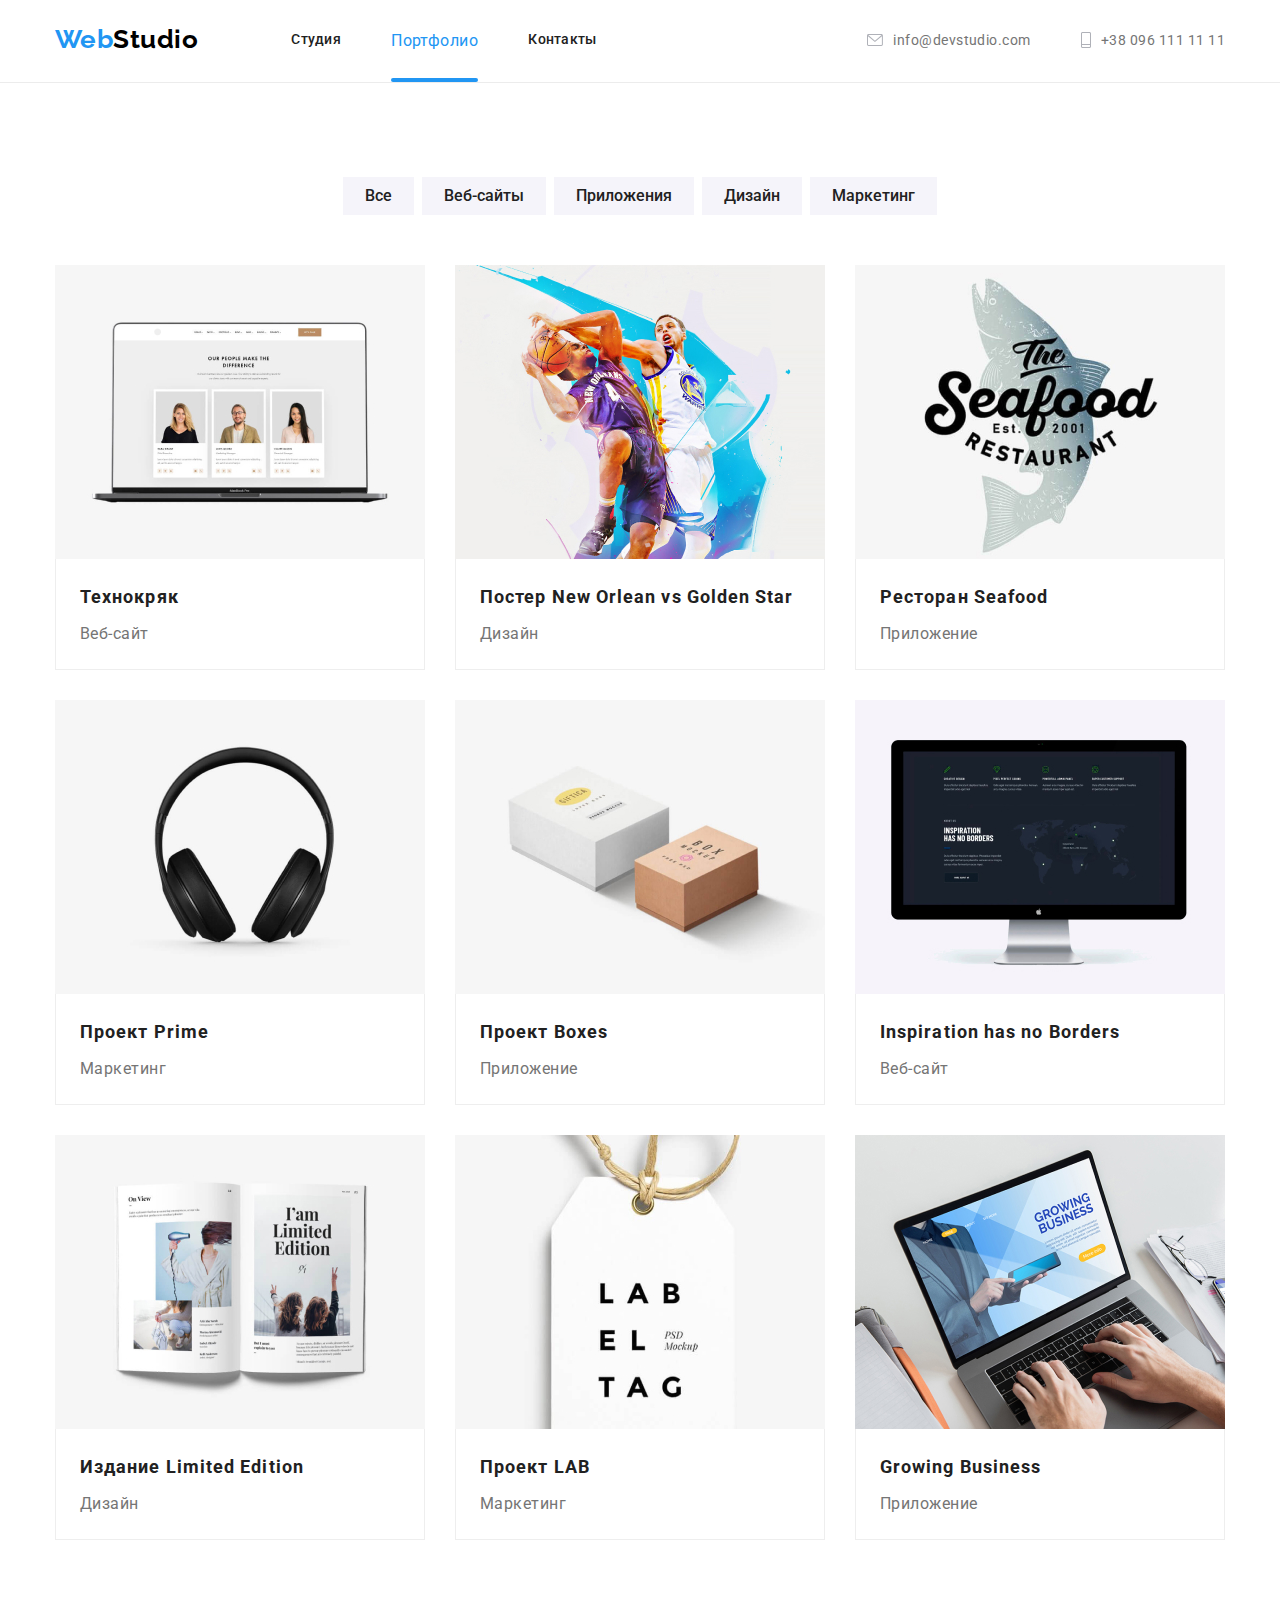
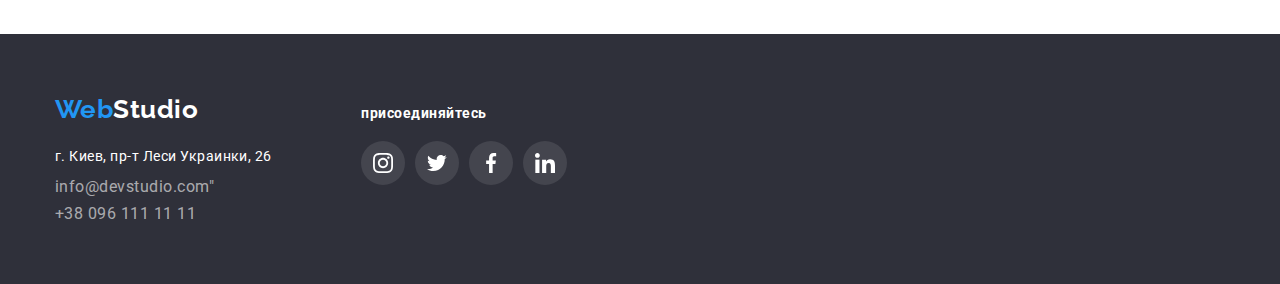
==== portfolio.html @ c9ea529b "initial commit" ====
<!DOCTYPE html>
<html lang="ru">

<head>
    <meta charset="UTF-8" />
    <meta name="description" content="web studio site" />
    <title>business-solution</title>

    <link
        href="https://fonts.googleapis.com/css2?family=Raleway:wght@700&family=Roboto:wght@400;500;700;900&display=swap"
        rel="stylesheet">

    <link rel="stylesheet"
        href="https://cdnjs.cloudflare.com/ajax/libs/modern-normalize/1.1.0/modern-normalize.min.css">
    <link rel="stylesheet" href="./css/styles.css">

</head>

<body>

    <header>
        <div class="container">
            <nav class="nav-container">
                <a href="./index.html" class="logo">Web<span class="logo-color">Studio</span></a>
            
                <ul class="list nav-container">
                    <li class="nav-container-item"><a href="./index.html" class="site-nav">Студия</a></li>
                    <li class="nav-container-item"><a href="./portfolio.html" class="site-nav-link-current">Портфолио</a></li>
                    <li class="nav-container-item"><a href="" class="site-nav">Контакты</a></li>
                </ul>
            
            </nav>
            <ul class="list nav-container">
                <li class="nav-container-item">
                    <a href="mailto:info@devstudio.com" class="contacts">
                        <svg class="header-icon" width="16" height="12">
                            <use href="./images/sprite.svg#icon-envelope">
                            </use>
                        </svg>info@devstudio.com
                    </a>
                </li>
                <li class="nav-container-item">
                    <a href="tel:+380961111111" class="contacts">
                        <svg class="header-icon" width="10" height="16">
                            <use href="./images/sprite.svg#icon-phone">
                            </use>
                        </svg>+38 096 111 11 11
                    </a>
                </li>
            </ul>
        </div>
    </header>
    <main>
        <section class="portfolio">
            <div class="container">
                <h1 class="visually-hidden">list-of-services</h1>
                <ul class="list portfolio-btn">
                    <li><button type="button" class="button-secondary">Все</button></li>
                    <li><button type="button" class="button-secondary">Веб-сайты</button></li>
                    <li><button type="button" class="button-secondary">Приложения</button></li>
                    <li><button type="button" class="button-secondary">Дизайн</button></li>
                    <li><button type="button" class="button-secondary">Маркетинг</button></li>
                </ul>
                <!-- 
                <div class="list-of-exmp"> -->
                <ul class="list list-of-exmp">
                    <li class="item">
                        <a href="#" class="card-overlay-link link">
                            <div class="card-overlay">
                                <img src="./images/team.jpg" alt="team" width="370">
                                <p class="text-overlay">Технокряк это современная площадка распространения коронавируса.
                                    Компании используют эту
                                    платформу для цифрового
                                    шпионажа и атак на защищённые сервера конкурентов.</p>
                            </div>

                            <div class="port-description">
                                <h2 class="portfolio-name">Технокряк</h2>
                                <p class="portfolio-filter">Веб-сайт</p>
                            </div>
                        </a>
                    </li>
                    <li class="item">
                        <a href="#" class="card-overlay-link link">
                            <div class="card-overlay">
                                <img src="./images/bascetbolists).jpg" alt="poster" width="370">
                                <p class="text-overlay"></p>
                            </div>
                            <div class="port-description">
                                <h2 class="portfolio-name">Постер New Orlean vs Golden Star</h2>
                                <p class="portfolio-filter">Дизайн</p>
                            </div>
                        </a>
                    </li>
                    <li class="item">
                        <a href="#" class="card-overlay-link link">
                            <div class="card-overlay">
                                <img src="./images/resaurant-logo.jpg" alt="logo-of-restaurant" width="370">
                                <p class="text-overlay"></p>
                            </div>
                            <div class="port-description">
                                <h2 class="portfolio-name">Ресторан Seafood</h2>
                                <p class="portfolio-filter">Приложение</p>
                            </div>
                        </a>
                    </li>
                    <li class="item">
                        <a href="#" class="card-overlay-link link">
                            <div class="card-overlay">
                                <img src="./images/earpods.jpg" alt="earpods" width="370">
                                <p class="text-overlay"></p>
                            </div>
                            <div class="port-description">
                                <h2 class="portfolio-name">Проект Prime</h2>
                                <p class="portfolio-filter">Маркетинг</p>
                            </div>
                        </a>
                    </li>
                    <li class="item">
                        <a href="#" class="card-overlay-link link">
                            <div class="card-overlay">

                                <img src="./images/boxes.jpg" alt="two-boxes" width="370">
                                <p class="text-overlay"></p>
                            </div>
                            <div class="port-description">
                                <h2 class="portfolio-name">Проект Boxes</h2>
                                <p class="portfolio-filter">Приложение</p>
                            </div>
                        </a>
                    </li>
                    <li class="item">
                        <a href="#" class="card-overlay-link link">
                            <div class="card-overlay">
                                <img src="./images/desktop.jpg" alt="desktop" width="370">
                                <p class="text-overlay"></p>
                                </div>
                                <div class="port-description">
                                    <h2 class="portfolio-name">Inspiration has no Borders</h2>
                                    <p class="portfolio-filter">Веб-сайт</p>
                                </div>
                                </a>
                    </li>
                    <li class="item">
                        <a href="#" class="card-overlay-link link">
                            <div class="card-overlay">
                                <img src="./images/magazine.jpg" alt="magazin" width="370">
                                    <p class="text-overlay"></p>
                                    </div>
                                <div class="port-description">
                                    <h2 class="portfolio-name">Издание Limited Edition</h2>
                                    <p class="portfolio-filter">Дизайн</p>
                                </div>
                                </a>
                    </li>
                    <li class="item">
                        <a href="#" class="card-overlay-link link">
                            <div class="card-overlay">
                                <img src="./images/label-tag.jpg" alt="label-tag" width="370">
                                <p class="text-overlay"></p>
                                </div>
                                <div class="port-description">
                                    <h2 class="portfolio-name">Проект LAB</h2>
                                    <p class="portfolio-filter">Маркетинг</p>
                                </div>
                                </a>
                    </li>
                    <li class="item">
                        <a href="#" class="card-overlay-link link">
                            <div class="card-overlay">
                                <img src="./images/notebook.jpg" alt="note-book" width="370">
                                <p class="text-overlay"></p>
                                </div>
                                <div class="port-description">
                                    <h2 class="portfolio-name">Growing Business</h2>
                                    <p class="portfolio-filter">Приложение</p>
                                </div>
                                </a>
                    </li>
                </ul>
                <!-- </div> -->
            </div>
        </section>
    </main>
        <footer>
            <div class="container footer-cont">
                <div class="left-footer">
                    <a href="./index.html" class="logo">Web<span class="logo-color-footer">Studio</span></a>
        
                    <address class="address-details">
        
                        <ul class="list addressfooter">
                            <li class="footerlink">
                                <a href="https://www.google.com.ua/maps/place/%D0%B1%D1%83%D0%BB.+%D0%9B%D0%B5%D1%81%D0%B8+%D0%A3%D0%BA%D1%80%D0%B0%D0%B8%D0%BD%D0%BA%D0%B8,+26,+%D0%9A%D0%B8%D0%B5%D0%B2,+02000/@50.4265807,30.5361971,17z/data=!4m13!1m7!3m6!1s0x40d4cf0e033ecbe9:0x57a4dffefec77da0!2z0LHRg9C7LiDQm9C10YHQuCDQo9C60YDQsNC40L3QutC4LCAyNiwg0JrQuNC10LIsIDAyMDAw!3b1!8m2!3d50.4265807!4d30.5383858!3m4!1s0x40d4cf0e033ecbe9:0x57a4dffefec77da0!8m2!3d50.4265807!4d30.5383858?hl=ru"
                                    rel="noopener norefferer" class="address">г. Киев, пр-т Леси Украинки, 26</a>
                            </li>
                            <li class="footerlink"><a href="mailto:info@devstudio.com" class="email">info@devstudio.com"</a>
                                <br>
                            </li>
                            <li class="footerlink">
                                <a href="tel:+380961111111" class="email">+38 096 111 11 11</a>
                            </li>
                        </ul>
                    </address>
                </div>
                <div class="join-block">
                    <h3 class="join-title">присоединяйтесь</h3>
                    <ul class="list social-list">
                        <li class="social-list-item">
                            <a href="" class="footer-link-icons">
                                <svg class="footer-media-icon" width="20" height="20">
                                    <use href="./images/sprite.svg#icon-instagram">
                                    </use>
                                </svg>
                            </a>
                        </li>
                        <li class="social-list-item">
                            <a href="" class="footer-link-icons">
                                <svg class="footer-media-icon" width="20" height="20">
                                    <use href="./images/sprite.svg#icon-twitter">
                                    </use>
                                </svg>
                            </a>
                        </li>
                        <li class="social-list-item">
                            <a href="" class="footer-link-icons">
                                <svg class="footer-media-icon" width="20" height="20">
                                    <use href="./images/sprite.svg#icon-facebook">
                                    </use>
                                </svg>
                            </a>
                        </li>
                        <li class="social-list-item">
                            <a href="" class="footer-link-icons">
                                <svg class="footer-media-icon" width="20" height="20">
                                    <use href="./images/sprite.svg#icon-linkedin">
                                    </use>
                                </svg>
                            </a>
                        </li>
                    </ul>
                </div>
        
            </div>
        </footer>



</body>

</html>
---- css/styles.css ----
html {
  box-sizing: border-box;
}
*,
*::before,
*::after {
  box-sizing: inherit;
}

.container {
  width: 1200px;
  padding-left: 15px;
  padding-right: 15px;
  margin: 0 auto;
}

:root {
  --primary-text-color: #757575;
  --title-text-color: #212121;
  --accent-color: #2196f3;
  --primary-white-color: #e5e5e5;
  --primary-background-color: #ffffff;
  --card-set-item: 30px;
}

/* general parameters */
body {
  background-color: var(--primary-background-color);
  color: var(--primary-text-color);
  letter-spacing: 0.03em;

  font-family: Roboto, sans-serif;
}

/* ==========  HEADER  =========== */
header {
  border-bottom: solid 1px rgba(236, 236, 236, 1);
}

header .container {
  display: flex;
  justify-content: space-between;
}

.logo {
  font-family: Raleway, sans-serif;
  color: var(--accent-color);

  font-weight: bold;
  font-size: 26px;
  line-height: 1.19;
  text-decoration: none;
  display: inline-block;
  margin-right: 93px;
}

.nav-container .logo {
  padding-top: 24px;
  padding-bottom: 25px;
}
/* a.logo {
  padding-top: 24px;
  padding-bottom: 25px;
} */
.logo-color {
  color: #000000;
}
.logo-color-footer {
  color: #ffffff;
  padding-top: 0px;
  padding-bottom: 0%;
}
.list {
  list-style: none;
}

/*========== NAV  ========= */

.site-nav {
  color: var(--title-text-color);
  font-weight: 500;
  font-size: 14px;
  line-height: 1.14;
  letter-spacing: 0.02em;

  display: inline-block;
}

.site-nav:hover,
.site-nav:focus {
  color: var(--accent-color);
}
.site-nav-link-current {
  color: var(--accent-color);

  display: inline-block;
  position: relative;
}
.site-nav-link-current::after {
  content: '';
  display: block;
  width: 100%;
  height: 4px;
  background-color: rgba(33, 150, 243, 1);
  position: absolute;
  bottom: 0;
  left: 0%;
  border-radius: 2px;
}

.nav-container-item a {
  display: block;
  align-items: center;
  padding: 32px 0;
}
.list.nav-container :not(:last-child) {
  margin-right: 50px;
}
.nav-container {
  display: flex;
}

.contacts:hover > .header-icon,
.contacts:focus > .header-icon {
  fill: var(--accent-color);
}
.contacts:hover,
.contacts:focus {
  color: var(--accent-color);
}

/* ========= CONTACTS ======= */
.contacts {
  color: var(--primary-text-color);
  display: inline-block;
  font-size: 14px;
  font-style: 500;
  line-height: 1.17;
}
a.contacts {
  display: flex;
  align-items: center;
}

/* ======== MAIN SECTION  ======= */
.banner {
  background-color: #2f303a;
  text-align: center;
  padding-top: 200px;
  padding-bottom: 200px;
  /* padding-left: 15px;
  padding-right: 15px; */
  background-image: linear-gradient(rgba(47, 48, 58, 0.4), rgba(47, 48, 58, 0.4)),
    url('../images/bg.jpg');

  background-position: 50% 50%;
  background-size: cover;
  background-repeat: no-repeat;
  max-width: 1600px;
  margin: 0 auto;
}
.main-title {
  padding: 200px 252px 280px 252px;
  min-width: 696px;
  margin-bottom: 0px;
  text-align: center;
}
h1 {
  color: var(--primary-background-color);
  font-weight: 900;
  font-size: 44px;
  line-height: 1.36;
  text-align: center;
  letter-spacing: 0.06em;
  text-transform: uppercase;
}

h1,
h2,
h3,
p,
ul {
  margin-top: 0px;
  margin-bottom: 0px;
  padding: 0;
}

a {
  text-decoration: none;
}
img {
  display: block;
}
/*=======  FEATURES ========= */

/* features header */

.visually-hidden {
  position: absolute;
  width: 1px;
  height: 1px;
  margin: -1px;
  border: 0;
  padding: 0;

  white-space: nowrap;
  clip-path: inset(100%);
  clip: rect(0 0 0 0);
  overflow: hidden;
}

.feature-icon {
  align-items: center;
}
.features {
  padding-bottom: 94px;
  padding-top: 94px;
}
.feature-icon-block {
  width: 270px;
  height: 120px;
  background-color: #f5f4fa;
  display: flex;
  padding: 25px 100px;
  margin-bottom: 30px;
}

.features-header {
  color: var(--title-text-color);

  font-style: normal;
  font-size: 14px;
  line-height: 1.14;
  letter-spacing: 0.03em;
  text-transform: uppercase;
  margin-bottom: 10px;
}

/* features text */
.features-text {
  font-style: normal;
  font-weight: normal;
  font-size: 14px;
  line-height: 1.71;
}
.list-of-features {
  display: flex;
  margin-left: -30px;
}

.item-feature {
  flex-basis: calc(100% / 4 - 30px);
  margin-left: var(--card-set-item);
}

.scope {
  padding-bottom: 94px;
}
.scope-description {
  color: #ffffff;
  font-weight: 700;
  font-size: 14px;
  line-height: 1.17;
  text-transform: uppercase;
  background-color: rgba(47, 48, 58, 0.8);
  padding-top: 27px;
  padding-bottom: 27px;
  text-align: center;
  position: sticky;
  height: 100%;
  width: 100%;
  top: 0%;
  left: 0%;
  overflow: initial;
  transform: translateY(-100%);
}
.scope-description-overlay {
  position: relative;
}

.section-title {
  color: var(--title-text-color);

  font-size: 36px;
  line-height: 1.17;
  text-align: center;
  text-align: center;

  letter-spacing: 0.03em;
  margin-bottom: 50px;
}

.photo-work {
  display: flex;
  margin-left: -30px;
}
.item-photo-work {
  flex-basis: calc(100% / 3 - 30px);
  margin-left: var(--card-set-item);
}

/*==========  buttons parameters =====*/
.button-primary {
  border-radius: 4px;
  padding: 10px 32px;
  text-align: center;

  color: var(--primary-background-color);
  background-color: var(--accent-color);

  font-weight: bold;
  font-size: 16px;
  line-height: 1.87;
  letter-spacing: 0.06em;
  cursor: pointer;
  margin-top: 30px;
}

button {
  font: inherit;
  cursor: pointer;
}

/*=========== TEAM =============*/

.team {
  background-color: #f5f4fa;
  padding-top: 94px;
  padding-bottom: 94px;
}

.team-photo {
  background-color: #ffffff;
  border-bottom: rgba(0, 0, 0, 0.25) solid 4px;
  border-radius: 4px;
}

.team-photo {
  padding: 30px 0 30px 0px;
  text-align: center;
}
.list.teamcards {
  display: flex;
  flex-wrap: wrap;
}

li.team-members {
  margin-right: 30px;
  width: 270px;
}
ul.list.teamcards {
  margin-right: -30px;
}
.name {
  color: var(--title-text-color);

  font-style: normal;
  font-weight: 500;
  font-size: 16px;
  line-height: 1.19;
  text-align: center;
  margin-bottom: 10px;
}

.position {
  font-size: 16px;
  line-height: 1.19;
  text-align: center;
  margin-bottom: 16px;
}

.team-photo h3 {
  margin-bottom: 10px;
}

.social-list {
  display: flex;
  justify-content: space-between;
  width: 206px;
  margin: 0 auto;
}

.social-list-link {
  display: flex;
  justify-content: center;
  align-items: center;
  width: 44px;
  height: 44px;
  border-radius: 50%;
  background-color: var(--primary-background-color);
}

.social-list-link:hover,
.social-list-link:focus {
  /* fill: var(--primary-background-color); */
  background-color: var(--accent-color);
}
.social-list-link:hover .social-media-icon,
.social-list-link:focus .social-media-icon {
  fill: var(--primary-background-color);
}
.social-media-icon {
  fill: #afb1b8;
}

.header-icon {
  margin-right: 10px;
  fill: #afb1b8;
  align-items: center;
}

/* =====CUSTOMERS =======*/

.container.customers {
  padding-top: 94px;
  padding-bottom: 94px;
}
.customer-list {
  width: 1170px;
  display: flex;
  justify-content: space-between;
  margin: 0 auto;
}

.customer-icon-list {
  display: flex;
  width: 170px;
  height: 92px;
  border: solid 1px #afb1b8;
}
.customers-icon-link {
  width: 170px;
  height: 92px;
  display: block;
  padding: 16px 32px;
}
.customers-icon-link .customer-icon:focus,
.customers-icon-link .customer-icon:hover {
  background-color: var(--primary-background-color);
  border-color: var(--accent-color);
  fill: var(--accent-color);
}
.customer-icon-list:hover,
.customer-icon-list:focus {
  border-color: var(--accent-color);
}

.customer-icon {
  fill: #afb1b8;
}

/* ======  FOOTER ========= */
footer {
  background-color: #2f303a;
  /* padding-top: 60px; */
  padding-bottom: 60px;
}

.footer-cont {
  display: flex;
  align-items: baseline;
}
.left-footer {
  margin-right: 70px;
  padding-top: 60px;
}

.address {
  color: var(--primary-background-color);
  font-style: normal;
  font-size: 14px;
  line-height: 1.71;
  display: inline-block;
}
.container.footer a {
  margin-right: 0;
  padding-bottom: 0px;
  padding-top: 0px;
  display: block;
}

.list.addressfooter li:not(:last-child) {
  margin-bottom: 9px;
}

.address-details {
  margin-top: 20px;
}
.email {
  color: rgba(255, 255, 255, 0.6);
  font-style: normal;
  display: inline-block;
}

.email:hover,
.email:focus {
  color: var(--accent-color);
}

.footer-media-icon {
  fill: var(--primary-background-color);
  width: 20px;
  height: 20px;
}

.footer-link-icons {
  display: flex;
  width: 44px;
  height: 44px;
  align-items: center;
  justify-content: center;
  border-radius: 50%;
  background-color: rgba(255, 255, 255, 0.1);
}
.footer-link-icons:focus,
.footer-link-icons:hover {
  background-color: var(--accent-color);
}

.join {
  /* margin: 0 auto; */
  justify-content: space-between;
  width: 206px;
  text-transform: uppercase;
}
.join-title {
  color: #ffffff;
  font-weight: 700;
  font-size: 14px;
  line-height: 1.17;
  margin-bottom: 20px;
}
.list-join {
  display: flex;
}
/* ======  PORTFOLIO PAGE ======= */

.portfolio {
  padding-top: 94px;
  padding-bottom: 94px;
}
.nav-portfolio {
  display: flex;
}
ul.list.portfolio-btn {
  display: flex;
  margin-bottom: 50px;
  /* padding-top: 94px; */
  justify-content: center;
}

.button-secondary {
  color: var(--title-text-color);
  background-color: #f5f4fa;
  font-weight: 500;
  font-size: 16px;
  line-height: 1.62;
  text-align: center;
  cursor: pointer;
  padding: 6px 22px;
  flex-direction: row;
  border: transparent;
  border-width: 1px;
}
.portfolio-btn li:not(:last-child) {
  margin-right: 8px;
}

.button-secondary:focus,
.button-secondary:hover {
  color: var(--primary-background-color);
  background-color: var(--accent-color);
  box-shadow: 0 2px 2px 0px rgba(0, 0, 0, 0.12);
  border-radius: 4px;
}
ul.list-of-exmp {
  display: flex;
  flex-wrap: wrap;
  margin-right: -30px;
}
li.item {
  margin-right: 30px;
  width: 370px;
}
.list-of-exmp > .item {
  flex-basis: calc(100% / 3 - 60px);
}

.port-description {
  padding: 20px 24px;
  border-bottom: #eeeeee solid 1px;
  border-left: #eeeeee solid 1px;
  border-right: #eeeeee solid 1px;
}
.portfolio-name {
  color: var(--title-text-color);

  font-style: normal;
  font-size: 18px;
  line-height: 2;
  letter-spacing: 0.06em;
  margin-bottom: 4px;
}
.portfolio-filter {
  color: var(--primary-text-color);

  font-weight: normal;
  font-size: 16px;
  line-height: 1.87;
}

li.item:nth-child(-n + 6) {
  margin-bottom: 30px;
}

.item:focus,
.item:hover {
  border-color: rgba(238, 238, 238, 1);
  /* box-shadow: rgba(0, 0, 0, 0.16); */
  box-shadow: 0 10px 10px -5px rgba(238, 238, 238, 1);
}
.text-overlay {
  position: absolute;
  padding: 63px 24px;
  color: rgba(255, 255, 255, 1);
  background-color: rgba(33, 150, 243, 0.9);
  font-size: 18px;
  line-height: 1.55;
  height: 100%;
  width: 100%;
  top: 0%;
  left: 0%;
  overflow: auto;
  transform: translateY(100%);
  transition: transform 250ms cubic-bezier(0.4, 0, 0.2, 1);
}
.card-overlay {
  position: relative;
  overflow: hidden;
}

.card-overlay:hover .text-overlay {
  transform: translateY(0%);
}

/* =======  BACKDROP AND MODAL */
.backdrop {
  background-color: rgba(0, 0, 0, 0.2);
  position: absolute;
  width: 100vw;
  height: 100vh;
  top: 0;
  left: 0;

  opacity: 1;
  visibility: visible;
  pointer-events: auto;
  transition: opacity 250ms cubic-bezier(0.4, 0, 0.2, 1),
    visibility 250ms cubic-bezier(0.4, 0, 0.2, 1);
}
.backdrop.is-hidden {
  opacity: 0;
  visibility: hidden;
  pointer-events: none;
}
.modal {
  position: absolute;
  top: 50%;
  left: 50%;
  transform: translate(-50%, -50%);
  width: 528px;
  height: 581px;
  background-color: #ffffff;
  transition: opacity 250ms cubic-bezier(0.4, 0, 0.2, 1),
    visibility 250ms cubic-bezier(0.4, 0, 0.2, 1);
}
.close-btn {
  position: absolute;
  top: 8px;
  right: 8px;
  width: 30px;
  height: 30px;
  border-radius: 50%;
  border: 1px solid rgba(0, 0, 0, 0.1);
  background-color: transparent;
  padding: 0;
  cursor: pointer;
}
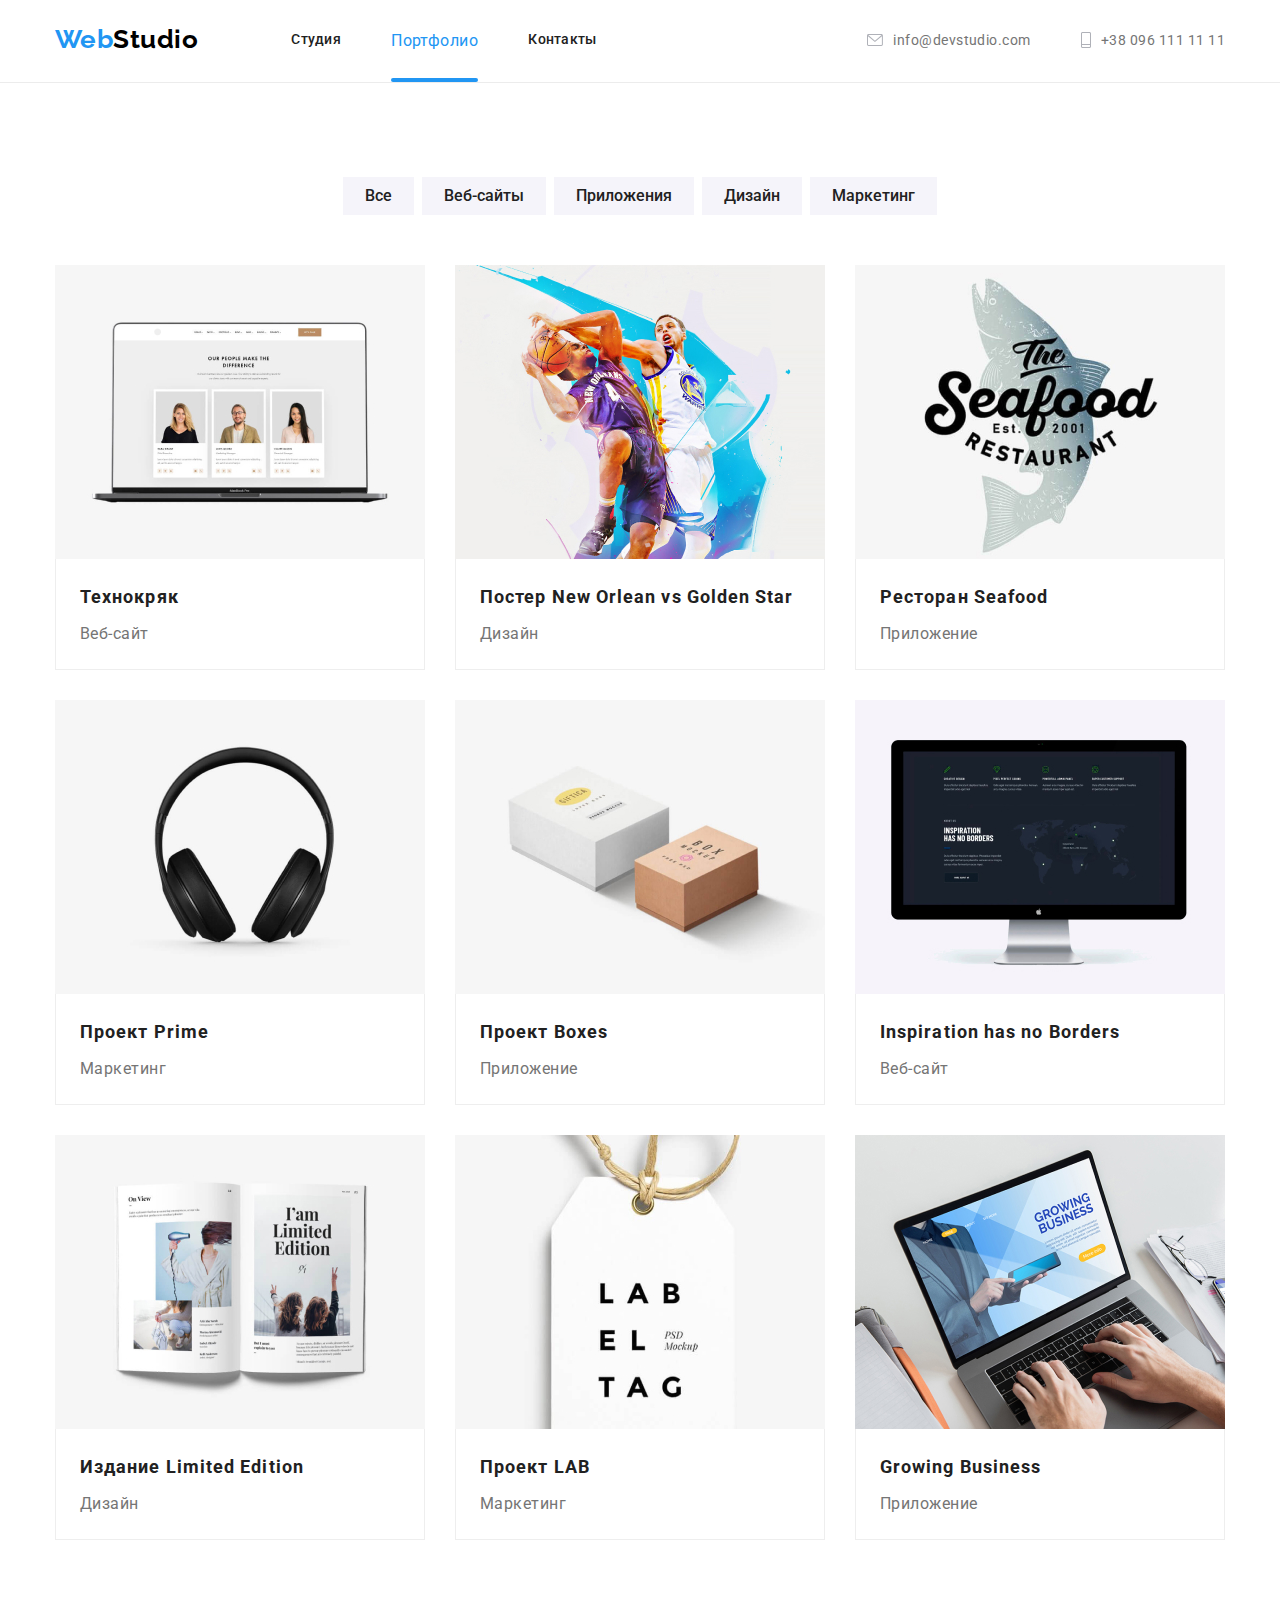
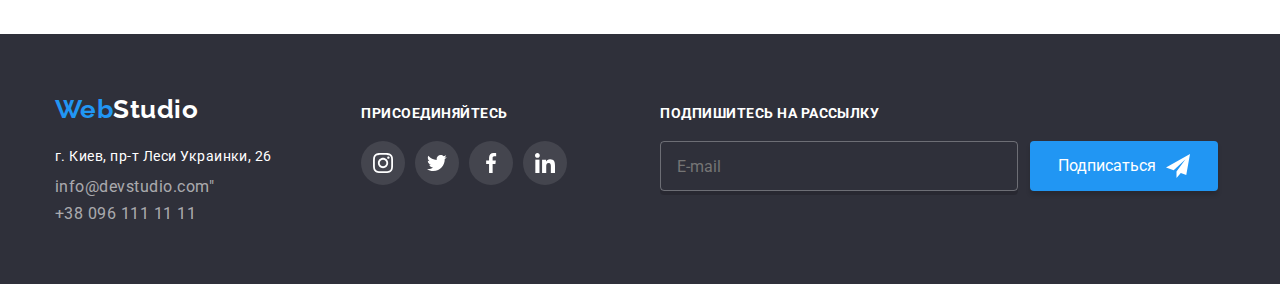
==== commit 8b49cc7e: "footer in portfolio page updated" ====
--- a/portfolio.html
+++ b/portfolio.html
@@ -182,68 +182,82 @@
             </div>
         </section>
     </main>
-        <footer>
-            <div class="container footer-cont">
-                <div class="left-footer">
-                    <a href="./index.html" class="logo">Web<span class="logo-color-footer">Studio</span></a>
-        
-                    <address class="address-details">
-        
-                        <ul class="list addressfooter">
-                            <li class="footerlink">
-                                <a href="https://www.google.com.ua/maps/place/%D0%B1%D1%83%D0%BB.+%D0%9B%D0%B5%D1%81%D0%B8+%D0%A3%D0%BA%D1%80%D0%B0%D0%B8%D0%BD%D0%BA%D0%B8,+26,+%D0%9A%D0%B8%D0%B5%D0%B2,+02000/@50.4265807,30.5361971,17z/data=!4m13!1m7!3m6!1s0x40d4cf0e033ecbe9:0x57a4dffefec77da0!2z0LHRg9C7LiDQm9C10YHQuCDQo9C60YDQsNC40L3QutC4LCAyNiwg0JrQuNC10LIsIDAyMDAw!3b1!8m2!3d50.4265807!4d30.5383858!3m4!1s0x40d4cf0e033ecbe9:0x57a4dffefec77da0!8m2!3d50.4265807!4d30.5383858?hl=ru"
-                                    rel="noopener norefferer" class="address">г. Киев, пр-т Леси Украинки, 26</a>
-                            </li>
-                            <li class="footerlink"><a href="mailto:info@devstudio.com" class="email">info@devstudio.com"</a>
-                                <br>
-                            </li>
-                            <li class="footerlink">
-                                <a href="tel:+380961111111" class="email">+38 096 111 11 11</a>
-                            </li>
-                        </ul>
-                    </address>
-                </div>
-                <div class="join-block">
-                    <h3 class="join-title">присоединяйтесь</h3>
-                    <ul class="list social-list">
-                        <li class="social-list-item">
-                            <a href="" class="footer-link-icons">
-                                <svg class="footer-media-icon" width="20" height="20">
-                                    <use href="./images/sprite.svg#icon-instagram">
-                                    </use>
-                                </svg>
-                            </a>
+    <footer>
+        <div class="container footer-cont">
+            <div class="left-footer">
+                <a href="./index.html" class="logo">Web<span class="logo-color-footer">Studio</span></a>
+    
+                <address class="address-details">
+    
+                    <ul class="list addressfooter">
+                        <li class="footerlink">
+                            <a href="https://www.google.com.ua/maps/place/%D0%B1%D1%83%D0%BB.+%D0%9B%D0%B5%D1%81%D0%B8+%D0%A3%D0%BA%D1%80%D0%B0%D0%B8%D0%BD%D0%BA%D0%B8,+26,+%D0%9A%D0%B8%D0%B5%D0%B2,+02000/@50.4265807,30.5361971,17z/data=!4m13!1m7!3m6!1s0x40d4cf0e033ecbe9:0x57a4dffefec77da0!2z0LHRg9C7LiDQm9C10YHQuCDQo9C60YDQsNC40L3QutC4LCAyNiwg0JrQuNC10LIsIDAyMDAw!3b1!8m2!3d50.4265807!4d30.5383858!3m4!1s0x40d4cf0e033ecbe9:0x57a4dffefec77da0!8m2!3d50.4265807!4d30.5383858?hl=ru"
+                                rel="noopener norefferer" class="address">г. Киев, пр-т Леси Украинки, 26</a>
                         </li>
-                        <li class="social-list-item">
-                            <a href="" class="footer-link-icons">
-                                <svg class="footer-media-icon" width="20" height="20">
-                                    <use href="./images/sprite.svg#icon-twitter">
-                                    </use>
-                                </svg>
-                            </a>
+                        <li class="footerlink"><a href="mailto:info@devstudio.com" class="email">info@devstudio.com"</a>
+                            <br>
                         </li>
-                        <li class="social-list-item">
-                            <a href="" class="footer-link-icons">
-                                <svg class="footer-media-icon" width="20" height="20">
-                                    <use href="./images/sprite.svg#icon-facebook">
-                                    </use>
-                                </svg>
-                            </a>
-                        </li>
-                        <li class="social-list-item">
-                            <a href="" class="footer-link-icons">
-                                <svg class="footer-media-icon" width="20" height="20">
-                                    <use href="./images/sprite.svg#icon-linkedin">
-                                    </use>
-                                </svg>
-                            </a>
+                        <li class="footerlink">
+                            <a href="tel:+380961111111" class="email">+38 096 111 11 11</a>
                         </li>
                     </ul>
-                </div>
-        
-            </div>
-        </footer>
-
+                </address>
+            </div>
+            <div class="join-block">
+                <h3 class="join-title">присоединяйтесь</h3>
+                <ul class="list social-list">
+                    <li class="social-list-item">
+                        <a href="" class="footer-link-icons">
+                            <svg class="footer-media-icon" width="20" height="20">
+                                <use href="./images/sprite.svg#icon-instagram">
+                                </use>
+                            </svg>
+                        </a>
+                    </li>
+                    <li class="social-list-item">
+                        <a href="" class="footer-link-icons">
+                            <svg class="footer-media-icon" width="20" height="20">
+                                <use href="./images/sprite.svg#icon-twitter">
+                                </use>
+                            </svg>
+                        </a>
+                    </li>
+                    <li class="social-list-item">
+                        <a href="" class="footer-link-icons">
+                            <svg class="footer-media-icon" width="20" height="20">
+                                <use href="./images/sprite.svg#icon-facebook">
+                                </use>
+                            </svg>
+                        </a>
+                    </li>
+                    <li class="social-list-item">
+                        <a href="" class="footer-link-icons">
+                            <svg class="footer-media-icon" width="20" height="20">
+                                <use href="./images/sprite.svg#icon-linkedin">
+                                </use>
+                            </svg>
+                        </a>
+                    </li>
+                </ul>
+            </div>
+    
+    
+            <div class="subscribe-box">
+                <form class="footer-form">
+                    <b class="join-title-header">Подпишитесь на рассылку</b>
+                    <span class="footer-subscribe-wrapper">
+                        <input class="footer-form-input" type="email" placeholder="E-mail" />
+                        <button class="subscribe-btn" type="submit">
+                            Подписаться
+                            <svg class="icon-subscribe" width="24px" height="24px">
+                                <use href="./images/sprite.svg#icon-icon-send"></use>
+                            </svg>
+                        </button>
+                    </span>
+                </form>
+    
+            </div>
+    </footer>
 
 
 </body>
--- a/css/styles.css
+++ b/css/styles.css
@@ -212,17 +212,20 @@
 .feature-icon {
   align-items: center;
 }
+
 .features {
   padding-bottom: 94px;
   padding-top: 94px;
 }
 .feature-icon-block {
-  width: 270px;
+  /* width: 270px; */
   height: 120px;
   background-color: #f5f4fa;
   display: flex;
-  padding: 25px 100px;
+  /* padding: 25px 100px; */
   margin-bottom: 30px;
+  align-items: center;
+  justify-content: center;
 }
 
 .features-header {
@@ -243,6 +246,11 @@
   font-size: 14px;
   line-height: 1.71;
 }
+/* .list-of-features {
+  display: flex;
+  margin: 0 auto;
+  justify-content: space-between;
+} */
 .list-of-features {
   display: flex;
   margin-left: -30px;
@@ -336,21 +344,20 @@
 }
 
 .team-photo {
-  padding: 30px 0 30px 0px;
+  padding: 30px 32px 30px 32px;
   text-align: center;
 }
 .list.teamcards {
   display: flex;
   flex-wrap: wrap;
-}
-
-li.team-members {
+  margin-right: -30px;
+}
+
+.team-members {
   margin-right: 30px;
-  width: 270px;
-}
-ul.list.teamcards {
-  margin-right: -30px;
-}
+  /* width: 270px; */
+}
+
 .name {
   color: var(--title-text-color);
 
@@ -375,9 +382,14 @@
 
 .social-list {
   display: flex;
-  justify-content: space-between;
-  width: 206px;
-  margin: 0 auto;
+  margin-right: -10px;
+}
+
+.social-list-item {
+  margin-right: 10px;
+  width: 44px;
+  justify-content: center;
+  align-items: center;
 }
 
 .social-list-link {
@@ -411,28 +423,27 @@
 
 /* =====CUSTOMERS =======*/
 
-.container.customers {
+.customers {
   padding-top: 94px;
   padding-bottom: 94px;
 }
 .customer-list {
-  width: 1170px;
-  display: flex;
-  justify-content: space-between;
-  margin: 0 auto;
+  display: flex;
+  margin-right: -30px;
 }
 
 .customer-icon-list {
-  display: flex;
   width: 170px;
   height: 92px;
   border: solid 1px #afb1b8;
+  margin-right: 30px;
 }
 .customers-icon-link {
+  display: flex;
   width: 170px;
   height: 92px;
-  display: block;
-  padding: 16px 32px;
+  align-items: center;
+  justify-content: center;
 }
 .customers-icon-link .customer-icon:focus,
 .customers-icon-link .customer-icon:hover {
@@ -444,6 +455,10 @@
 .customer-icon-list:focus {
   border-color: var(--accent-color);
 }
+.customer-icon-list:hover .customer-icon,
+.customer-icon-list:focus .customer-icon {
+  fill: var(--accent-color);
+}
 
 .customer-icon {
   fill: #afb1b8;
@@ -452,7 +467,7 @@
 /* ======  FOOTER ========= */
 footer {
   background-color: #2f303a;
-  /* padding-top: 60px; */
+  padding-top: 60px;
   padding-bottom: 60px;
 }
 
@@ -462,7 +477,6 @@
 }
 .left-footer {
   margin-right: 70px;
-  padding-top: 60px;
 }
 
 .address {
@@ -529,9 +543,59 @@
   font-size: 14px;
   line-height: 1.17;
   margin-bottom: 20px;
+  text-transform: uppercase;
 }
 .list-join {
   display: flex;
+}
+.join-title-header {
+  display: block;
+  color: #ffffff;
+  font-weight: 700;
+  font-size: 14px;
+  line-height: 1.17;
+  text-transform: uppercase;
+  margin-bottom: 20px;
+}
+.subscribe-btn {
+  background: var(--accent-color);
+  box-shadow: 0px 4px 4px rgba(0, 0, 0, 0.15);
+  border-radius: 4px;
+  padding: 10px 28px;
+  display: flex;
+  align-items: center;
+  text-align: center;
+  cursor: pointer;
+  color: var(--primary-background-color);
+  transition: var(--primary-background-color) 250ms cubic-bezier(0.4, 0, 0.2, 1);
+  border: transparent;
+}
+.icon-subscribe {
+  margin-left: 10px;
+}
+.subscribe-box {
+  text-align: left;
+  align-items: center;
+  margin-left: 93px;
+}
+.subscribe-wrapper {
+  display: flex;
+  text-align: center;
+  align-items: center;
+}
+.footer-subscribe-wrapper {
+  display: flex;
+}
+.footer-form-input {
+  margin-right: 12px;
+  border: 1px solid rgba(255, 255, 255, 0.3);
+  border-radius: 4px;
+  box-shadow: 0px 4px rgba(0, 0, 0, 0.15);
+  background-color: transparent;
+  color: #f5f4fa;
+  width: 358px;
+  height: 50px;
+  padding: 15px 16px;
 }
 /* ======  PORTFOLIO PAGE ======= */
 
@@ -664,7 +728,8 @@
   pointer-events: none;
 }
 .modal {
-  position: absolute;
+  padding: 40px;
+  position: fixed;
   top: 50%;
   left: 50%;
   transform: translate(-50%, -50%);
@@ -673,7 +738,9 @@
   background-color: #ffffff;
   transition: opacity 250ms cubic-bezier(0.4, 0, 0.2, 1),
     visibility 250ms cubic-bezier(0.4, 0, 0.2, 1);
-}
+  box-shadow: 0px 2px rgba(33, 33, 33, 0.2), 0px 1px rgba(0, 0, 0, 0.14);
+}
+
 .close-btn {
   position: absolute;
   top: 8px;
@@ -686,3 +753,143 @@
   padding: 0;
   cursor: pointer;
 }
+
+.modal-form {
+  /* padding: 40px; */
+  display: flex;
+  flex-direction: column;
+}
+.modal-form-jointitle {
+  display: block;
+  text-align: center;
+  font-weight: 700;
+  line-height: 1.15;
+  font-size: 20px;
+  margin-bottom: 12px;
+  color: rgba(33, 33, 33, 1);
+}
+.modal-form-field {
+  margin-bottom: 10px;
+  font-size: 12px;
+  line-height: 1.16;
+  display: block;
+
+  /* border: rgba(33, 33, 33, 0.2); */
+}
+.modal-form-field:last-child {
+  margin-bottom: unset;
+}
+
+.modal-form-input-wrapper {
+  position: relative;
+  display: block;
+  margin-top: 4px;
+}
+.modal-form-input {
+  width: 100%;
+  height: 40px;
+  padding-left: 42px;
+  border: 1px solid rgba(33, 33, 33, 0.2);
+  border-radius: 4px;
+  cursor: pointer;
+}
+.modal-form-input:focus {
+  border-color: var(--accent-color);
+  outline: none;
+}
+.modal-form-icon {
+  position: absolute;
+  top: 50%;
+  left: 12px;
+  transform: translateY(-50%);
+  display: block;
+  width: 18px;
+  height: 18px;
+}
+.modal-form-input:focus + .modal-form-icon {
+  fill: var(--accent-color);
+}
+.modal-form-comment {
+  width: 100%;
+  height: 120px;
+  line-height: 1.14;
+  font-size: 14px;
+  margin-top: 4px;
+  resize: none;
+  border: 1px solid rgba(33, 33, 33, 0.2);
+  border-radius: 4px;
+  padding: 12px 16px;
+}
+.modal-form-comment:focus {
+  border-color: var(--accent-color);
+  outline: none;
+}
+
+/* ______-------____ */
+
+.modal-form-comment::placeholder {
+  color: rgba(117, 117, 117, 0.5);
+}
+
+.modal-form-checkbox-label {
+  display: flex;
+  align-items: center;
+  font-size: 14px;
+  line-height: 1;
+  padding-bottom: 30px;
+  padding-top: 10px;
+}
+
+.modal-form-checkbox-label::before {
+  display: block;
+  content: '';
+  width: 16px;
+  height: 15px;
+  border: 1px solid #212121;
+  cursor: pointer;
+  margin-right: 9px;
+}
+.modal-form-checkbox-link {
+  font-size: 14px;
+  height: 1;
+  color: var(--accent-color);
+  text-decoration: underline;
+}
+.modal-form-checkbox:checked + .modal-form-checkbox-label::before {
+  background-image: url(../images/icon\ check.svg);
+  border: transparent;
+  background-position: center;
+  background-repeat: no-repeat;
+  background-size: cover;
+  /* background-color: var(--accent-color); */
+  /* box-shadow: inset 0 0 0 4px #ffffff; */
+}
+
+/* .modal-form-checkbox:focus + .modal-form-checkbox-label::before {
+  outline: 2px solid rgba(0, 0, 255, 0.5);
+} */
+
+.modal-form-btn {
+  align-self: center;
+  padding-left: 56px;
+  padding-right: 55px;
+  padding-top: 10px;
+  padding-bottom: 10px;
+  font-weight: 700;
+  font-size: 16px;
+  line-height: 1.88;
+  letter-spacing: 0.06em;
+  border: 1px solid var(--accent-color);
+  border-radius: 4px;
+  background-color: var(--accent-color);
+  cursor: pointer;
+  transition: color 250ms linear, background-color 250ms linear;
+  color: var(--primary-background-color);
+  box-shadow: 0px 4px rgba(0, 0, 0, 0.15);
+}
+
+.modal-form-btn:hover,
+.modal-form-btn:focus {
+  color: #ffffff;
+  background-color: var(--accent-color);
+}
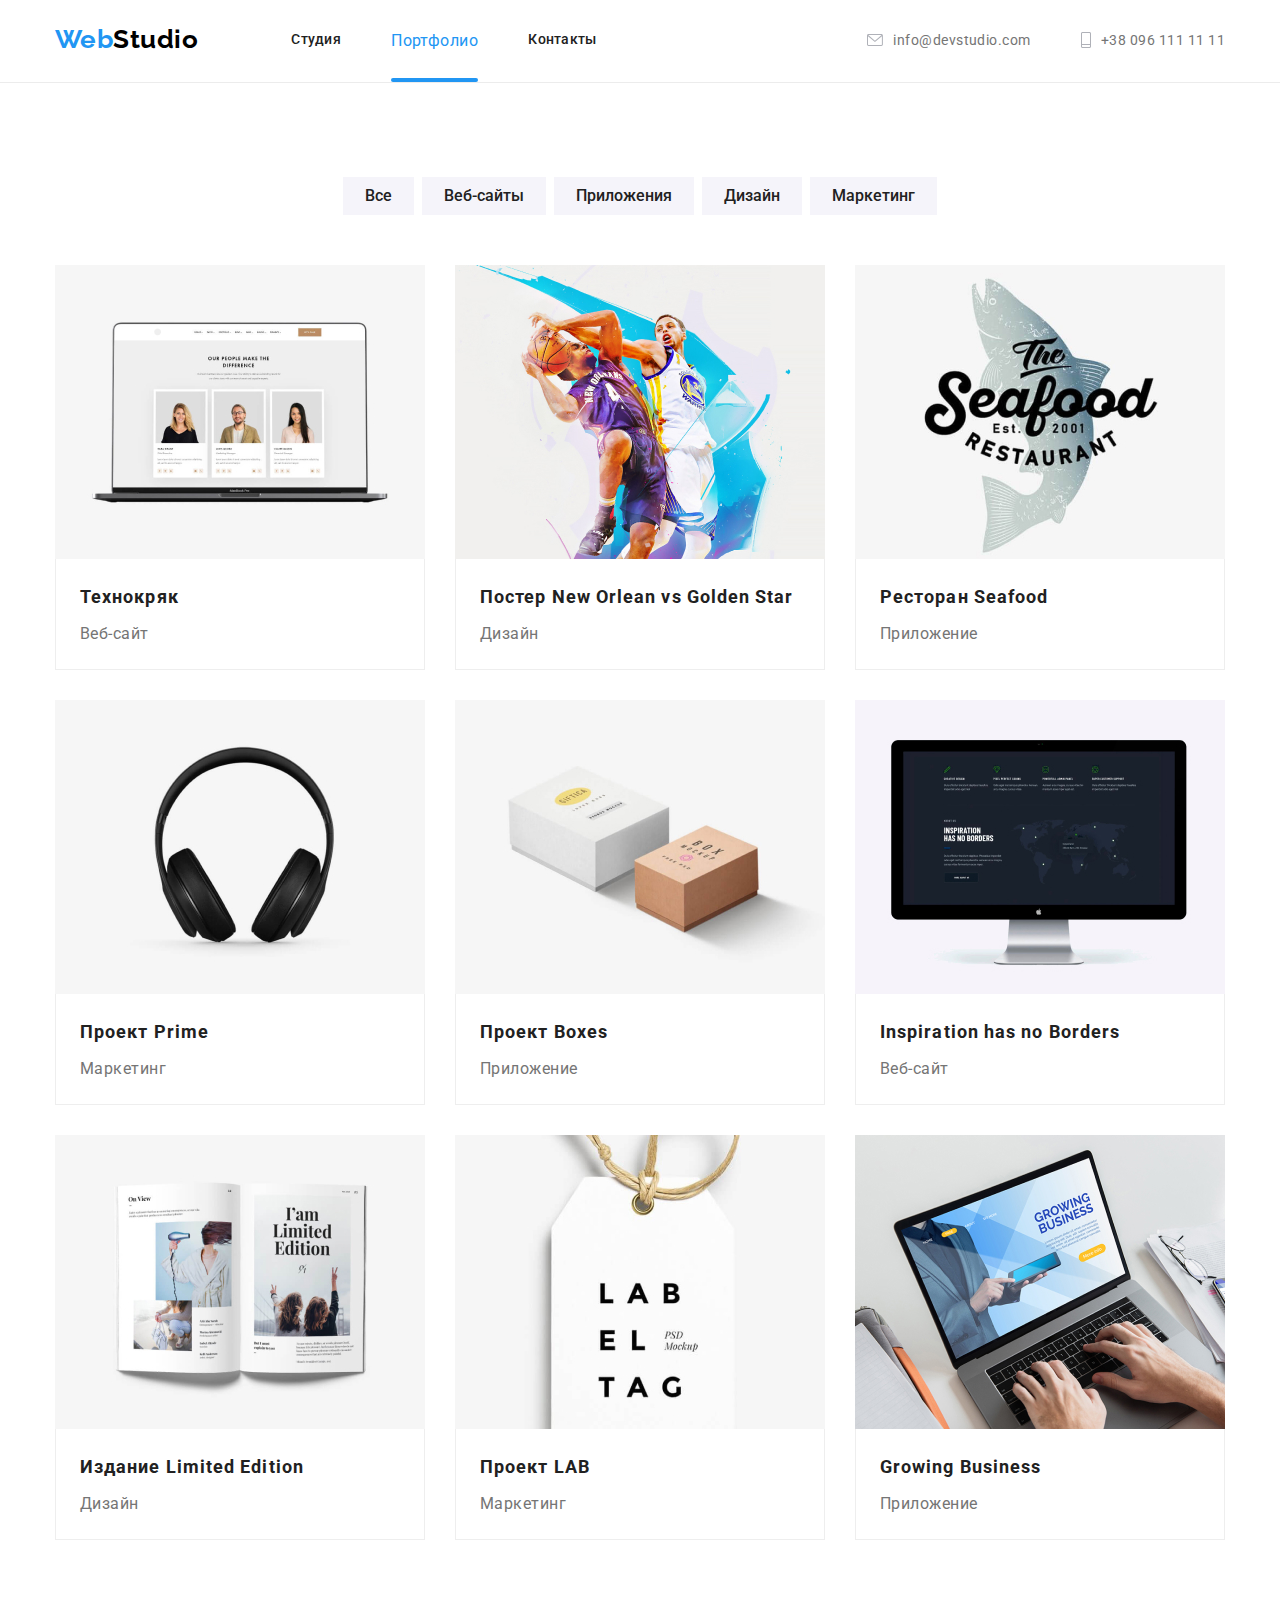
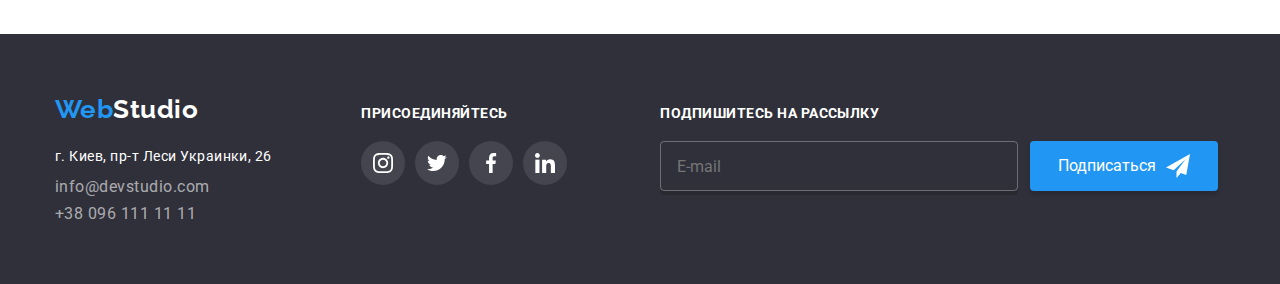
==== commit e147e4b4: "focus/hover via transition to element" ====
--- a/portfolio.html
+++ b/portfolio.html
@@ -73,7 +73,7 @@
                                     платформу для цифрового
                                     шпионажа и атак на защищённые сервера конкурентов.</p>
                             </div>
-
+                
                             <div class="port-description">
                                 <h2 class="portfolio-name">Технокряк</h2>
                                 <p class="portfolio-filter">Веб-сайт</p>
@@ -84,7 +84,9 @@
                         <a href="#" class="card-overlay-link link">
                             <div class="card-overlay">
                                 <img src="./images/bascetbolists).jpg" alt="poster" width="370">
-                                <p class="text-overlay"></p>
+                                <p class="text-overlay">Технокряк это современная площадка распространения коронавируса.
+                                    Компании используют эту платформу для цифрового шпионажа и атак на защищённые сервера конкурентов
+                                </p>
                             </div>
                             <div class="port-description">
                                 <h2 class="portfolio-name">Постер New Orlean vs Golden Star</h2>
@@ -96,7 +98,9 @@
                         <a href="#" class="card-overlay-link link">
                             <div class="card-overlay">
                                 <img src="./images/resaurant-logo.jpg" alt="logo-of-restaurant" width="370">
-                                <p class="text-overlay"></p>
+                                <p class="text-overlay">Технокряк это современная площадка распространения коронавируса. Компании
+                                    используют эту платформу для цифрового
+                                    шпионажа и атак на защищённые сервера конкурентов.</p>
                             </div>
                             <div class="port-description">
                                 <h2 class="portfolio-name">Ресторан Seafood</h2>
@@ -108,7 +112,9 @@
                         <a href="#" class="card-overlay-link link">
                             <div class="card-overlay">
                                 <img src="./images/earpods.jpg" alt="earpods" width="370">
-                                <p class="text-overlay"></p>
+                                <p class="text-overlay">Технокряк это современная площадка распространения коронавируса. Компании
+                                    используют эту платформу для цифрового
+                                    шпионажа и атак на защищённые сервера конкурентов.</p>
                             </div>
                             <div class="port-description">
                                 <h2 class="portfolio-name">Проект Prime</h2>
@@ -119,9 +125,11 @@
                     <li class="item">
                         <a href="#" class="card-overlay-link link">
                             <div class="card-overlay">
-
+                
                                 <img src="./images/boxes.jpg" alt="two-boxes" width="370">
-                                <p class="text-overlay"></p>
+                                <p class="text-overlay">Технокряк это современная площадка распространения коронавируса. Компании
+                                    используют эту платформу для цифрового
+                                    шпионажа и атак на защищённые сервера конкурентов.</p>
                             </div>
                             <div class="port-description">
                                 <h2 class="portfolio-name">Проект Boxes</h2>
@@ -133,56 +141,64 @@
                         <a href="#" class="card-overlay-link link">
                             <div class="card-overlay">
                                 <img src="./images/desktop.jpg" alt="desktop" width="370">
-                                <p class="text-overlay"></p>
-                                </div>
-                                <div class="port-description">
-                                    <h2 class="portfolio-name">Inspiration has no Borders</h2>
-                                    <p class="portfolio-filter">Веб-сайт</p>
-                                </div>
-                                </a>
+                                <p class="text-overlay">Технокряк это современная площадка распространения коронавируса. Компании
+                                    используют эту платформу для цифрового
+                                    шпионажа и атак на защищённые сервера конкурентов.</p>
+                            </div>
+                            <div class="port-description">
+                                <h2 class="portfolio-name">Inspiration has no Borders</h2>
+                                <p class="portfolio-filter">Веб-сайт</p>
+                            </div>
+                        </a>
                     </li>
                     <li class="item">
                         <a href="#" class="card-overlay-link link">
                             <div class="card-overlay">
                                 <img src="./images/magazine.jpg" alt="magazin" width="370">
-                                    <p class="text-overlay"></p>
-                                    </div>
-                                <div class="port-description">
-                                    <h2 class="portfolio-name">Издание Limited Edition</h2>
-                                    <p class="portfolio-filter">Дизайн</p>
-                                </div>
-                                </a>
+                                <p class="text-overlay">Технокряк это современная площадка распространения коронавируса. Компании
+                                    используют эту платформу для цифрового
+                                    шпионажа и атак на защищённые сервера конкурентов.</p>
+                            </div>
+                            <div class="port-description">
+                                <h2 class="portfolio-name">Издание Limited Edition</h2>
+                                <p class="portfolio-filter">Дизайн</p>
+                            </div>
+                        </a>
                     </li>
                     <li class="item">
                         <a href="#" class="card-overlay-link link">
                             <div class="card-overlay">
                                 <img src="./images/label-tag.jpg" alt="label-tag" width="370">
-                                <p class="text-overlay"></p>
-                                </div>
-                                <div class="port-description">
-                                    <h2 class="portfolio-name">Проект LAB</h2>
-                                    <p class="portfolio-filter">Маркетинг</p>
-                                </div>
-                                </a>
+                                <p class="text-overlay">Технокряк это современная площадка распространения коронавируса. Компании
+                                    используют эту платформу для цифрового
+                                    шпионажа и атак на защищённые сервера конкурентов.</p>
+                            </div>
+                            <div class="port-description">
+                                <h2 class="portfolio-name">Проект LAB</h2>
+                                <p class="portfolio-filter">Маркетинг</p>
+                            </div>
+                        </a>
                     </li>
                     <li class="item">
                         <a href="#" class="card-overlay-link link">
                             <div class="card-overlay">
                                 <img src="./images/notebook.jpg" alt="note-book" width="370">
-                                <p class="text-overlay"></p>
-                                </div>
-                                <div class="port-description">
-                                    <h2 class="portfolio-name">Growing Business</h2>
-                                    <p class="portfolio-filter">Приложение</p>
-                                </div>
-                                </a>
+                                <p class="text-overlay">Технокряк это современная площадка распространения коронавируса. Компании
+                                    используют эту платформу для цифрового
+                                    шпионажа и атак на защищённые сервера конкурентов.</p>
+                            </div>
+                            <div class="port-description">
+                                <h2 class="portfolio-name">Growing Business</h2>
+                                <p class="portfolio-filter">Приложение</p>
+                            </div>
+                        </a>
                     </li>
                 </ul>
                 <!-- </div> -->
             </div>
         </section>
     </main>
-    <footer>
+<footer>
         <div class="container footer-cont">
             <div class="left-footer">
                 <a href="./index.html" class="logo">Web<span class="logo-color-footer">Studio</span></a>
@@ -194,7 +210,7 @@
                             <a href="https://www.google.com.ua/maps/place/%D0%B1%D1%83%D0%BB.+%D0%9B%D0%B5%D1%81%D0%B8+%D0%A3%D0%BA%D1%80%D0%B0%D0%B8%D0%BD%D0%BA%D0%B8,+26,+%D0%9A%D0%B8%D0%B5%D0%B2,+02000/@50.4265807,30.5361971,17z/data=!4m13!1m7!3m6!1s0x40d4cf0e033ecbe9:0x57a4dffefec77da0!2z0LHRg9C7LiDQm9C10YHQuCDQo9C60YDQsNC40L3QutC4LCAyNiwg0JrQuNC10LIsIDAyMDAw!3b1!8m2!3d50.4265807!4d30.5383858!3m4!1s0x40d4cf0e033ecbe9:0x57a4dffefec77da0!8m2!3d50.4265807!4d30.5383858?hl=ru"
                                 rel="noopener norefferer" class="address">г. Киев, пр-т Леси Украинки, 26</a>
                         </li>
-                        <li class="footerlink"><a href="mailto:info@devstudio.com" class="email">info@devstudio.com"</a>
+                        <li class="footerlink"><a href="mailto:info@devstudio.com" class="email">info@devstudio.com</a>
                             <br>
                         </li>
                         <li class="footerlink">
@@ -240,7 +256,7 @@
                     </li>
                 </ul>
             </div>
-    
+   
     
             <div class="subscribe-box">
                 <form class="footer-form">
@@ -257,8 +273,8 @@
                 </form>
     
             </div>
-    </footer>
-
+    </div>
+</footer>
 
 </body>
 
--- a/css/styles.css
+++ b/css/styles.css
@@ -82,8 +82,9 @@
   font-size: 14px;
   line-height: 1.14;
   letter-spacing: 0.02em;
-
+  transition: color;
   display: inline-block;
+  transition: color 250ms cubic-bezier(0.4, 0, 0.2, 1);
 }
 
 .site-nav:hover,
@@ -92,7 +93,7 @@
 }
 .site-nav-link-current {
   color: var(--accent-color);
-
+  transition: color 250ms cubic-bezier(0.4, 0, 0.2, 1);
   display: inline-block;
   position: relative;
 }
@@ -123,10 +124,12 @@
 .contacts:hover > .header-icon,
 .contacts:focus > .header-icon {
   fill: var(--accent-color);
+  transition: fill 250ms cubic-bezier(0.4, 0, 0.2, 1);
 }
 .contacts:hover,
 .contacts:focus {
   color: var(--accent-color);
+  transition: color 250ms cubic-bezier(0.4, 0, 0.2, 1);
 }
 
 /* ========= CONTACTS ======= */
@@ -274,16 +277,11 @@
   padding-top: 27px;
   padding-bottom: 27px;
   text-align: center;
-  position: sticky;
-  height: 100%;
+  position: absolute;
   width: 100%;
-  top: 0%;
+  bottom: 0%;
   left: 0%;
   overflow: initial;
-  transform: translateY(-100%);
-}
-.scope-description-overlay {
-  position: relative;
 }
 
 .section-title {
@@ -305,6 +303,7 @@
 .item-photo-work {
   flex-basis: calc(100% / 3 - 30px);
   margin-left: var(--card-set-item);
+  position: relative;
 }
 
 /*==========  buttons parameters =====*/
@@ -339,13 +338,12 @@
 
 .team-photo {
   background-color: #ffffff;
-  border-bottom: rgba(0, 0, 0, 0.25) solid 4px;
-  border-radius: 4px;
-}
-
-.team-photo {
   padding: 30px 32px 30px 32px;
   text-align: center;
+  border-bottom-right-radius: 4px;
+  border-bottom-left-radius: 4px;
+  box-shadow: 0px 2px 1px rgba(0, 0, 0, 0.2), 0px 1px 1px rgba(0, 0, 0, 0.14),
+    0px 1px 3px rgba(0, 0, 0, 0.12);
 }
 .list.teamcards {
   display: flex;
@@ -400,6 +398,7 @@
   height: 44px;
   border-radius: 50%;
   background-color: var(--primary-background-color);
+  transition: background-color 250ms cubic-bezier(0.4, 0, 0.2, 1);
 }
 
 .social-list-link:hover,
@@ -413,6 +412,7 @@
 }
 .social-media-icon {
   fill: #afb1b8;
+  transition: fill 250ms cubic-bezier(0.4, 0, 0.2, 1);
 }
 
 .header-icon {
@@ -435,33 +435,38 @@
 .customer-icon-list {
   width: 170px;
   height: 92px;
-  border: solid 1px #afb1b8;
+  /* border: solid 1px #afb1b8; */
   margin-right: 30px;
-}
+  /* border-radius: 4px; */
+}
+
 .customers-icon-link {
   display: flex;
   width: 170px;
   height: 92px;
   align-items: center;
+  border-radius: 4px;
+  border: 1px solid rgba(175, 177, 184, 1);
+  background-color: transparent;
+  fill: rgba(175, 177, 184, 1);
   justify-content: center;
-}
-.customers-icon-link .customer-icon:focus,
-.customers-icon-link .customer-icon:hover {
-  background-color: var(--primary-background-color);
+  transition: border-color 250ms cubic-bezier(0.4, 0, 0.2, 1),
+    fill 250ms cubic-bezier(0.4, 0, 0.2, 1);
+}
+
+.customers-icon-link:hover,
+.customers-icon-link:focus {
   border-color: var(--accent-color);
   fill: var(--accent-color);
 }
-.customer-icon-list:hover,
-.customer-icon-list:focus {
-  border-color: var(--accent-color);
-}
-.customer-icon-list:hover .customer-icon,
-.customer-icon-list:focus .customer-icon {
+.customers-icon-link:hover .customer-icon,
+.customers-icon-link:focus .customer-icon {
   fill: var(--accent-color);
 }
 
 .customer-icon {
   fill: #afb1b8;
+  transition: fill 250ms cubic-bezier(0.4, 0, 0.2, 1);
 }
 
 /* ======  FOOTER ========= */
@@ -509,6 +514,7 @@
 .email:hover,
 .email:focus {
   color: var(--accent-color);
+  transition: 250ms cubic-bezier(0.4, 0, 0.2, 1);
 }
 
 .footer-media-icon {
@@ -525,12 +531,12 @@
   justify-content: center;
   border-radius: 50%;
   background-color: rgba(255, 255, 255, 0.1);
+  transition: background-color 250ms cubic-bezier(0.4, 0, 0.2, 1);
 }
 .footer-link-icons:focus,
 .footer-link-icons:hover {
   background-color: var(--accent-color);
 }
-
 .join {
   /* margin: 0 auto; */
   justify-content: space-between;
@@ -567,7 +573,7 @@
   text-align: center;
   cursor: pointer;
   color: var(--primary-background-color);
-  transition: var(--primary-background-color) 250ms cubic-bezier(0.4, 0, 0.2, 1);
+  /* transition: color 250ms cubic-bezier(0.4, 0, 0.2, 1); */
   border: transparent;
 }
 .icon-subscribe {
@@ -606,10 +612,9 @@
 .nav-portfolio {
   display: flex;
 }
-ul.list.portfolio-btn {
+.portfolio-btn {
   display: flex;
   margin-bottom: 50px;
-  /* padding-top: 94px; */
   justify-content: center;
 }
 
@@ -634,15 +639,17 @@
 .button-secondary:hover {
   color: var(--primary-background-color);
   background-color: var(--accent-color);
-  box-shadow: 0 2px 2px 0px rgba(0, 0, 0, 0.12);
+  box-shadow: 0px 2px 2px rgba(0, 0, 0, 0.12), 0px 1px 2px rgba(0, 0, 0, 0.08),
+    0px 3px 1px rgba(0, 0, 0, 0.1);
   border-radius: 4px;
-}
-ul.list-of-exmp {
+  transition: 250ms cubic-bezier(0.4, 0, 0.2, 1);
+}
+.list-of-exmp {
   display: flex;
   flex-wrap: wrap;
   margin-right: -30px;
 }
-li.item {
+.item {
   margin-right: 30px;
   width: 370px;
 }
@@ -680,8 +687,8 @@
 .item:focus,
 .item:hover {
   border-color: rgba(238, 238, 238, 1);
-  /* box-shadow: rgba(0, 0, 0, 0.16); */
-  box-shadow: 0 10px 10px -5px rgba(238, 238, 238, 1);
+  box-shadow: 1px 4px 6px rgba(0, 0, 0, 0.16), 0px 4px 4px rgba(0, 0, 0, 0.06),
+    0px 1px 1px rgba(0, 0, 0, 0.12);
 }
 .text-overlay {
   position: absolute;
@@ -694,7 +701,7 @@
   width: 100%;
   top: 0%;
   left: 0%;
-  overflow: auto;
+  overflow: hidden;
   transform: translateY(100%);
   transition: transform 250ms cubic-bezier(0.4, 0, 0.2, 1);
 }
@@ -703,14 +710,14 @@
   overflow: hidden;
 }
 
-.card-overlay:hover .text-overlay {
+.card-overlay-link:hover .text-overlay {
   transform: translateY(0%);
 }
 
 /* =======  BACKDROP AND MODAL */
 .backdrop {
   background-color: rgba(0, 0, 0, 0.2);
-  position: absolute;
+  position: fixed;
   width: 100vw;
   height: 100vh;
   top: 0;
@@ -743,6 +750,9 @@
 
 .close-btn {
   position: absolute;
+  display: flex;
+  align-items: center;
+  justify-content: center;
   top: 8px;
   right: 8px;
   width: 30px;
@@ -753,6 +763,10 @@
   padding: 0;
   cursor: pointer;
 }
+.close-btn:hover .modal-closed-btn {
+  fill: var(--accent-color);
+  transition: 250ms cubic-bezier(0.4, 0, 0.2, 1);
+}
 
 .modal-form {
   /* padding: 40px; */
@@ -792,6 +806,7 @@
   border: 1px solid rgba(33, 33, 33, 0.2);
   border-radius: 4px;
   cursor: pointer;
+  transition: border-color 250ms cubic-bezier(0.4, 0, 0.2, 1);
 }
 .modal-form-input:focus {
   border-color: var(--accent-color);
@@ -805,6 +820,7 @@
   display: block;
   width: 18px;
   height: 18px;
+  transition: fill 250ms cubic-bezier(0.4, 0, 0.2, 1);
 }
 .modal-form-input:focus + .modal-form-icon {
   fill: var(--accent-color);
@@ -819,6 +835,7 @@
   border: 1px solid rgba(33, 33, 33, 0.2);
   border-radius: 4px;
   padding: 12px 16px;
+  transition: border-color 250ms cubic-bezier(0.4, 0, 0.2, 1);
 }
 .modal-form-comment:focus {
   border-color: var(--accent-color);
@@ -835,9 +852,9 @@
   display: flex;
   align-items: center;
   font-size: 14px;
-  line-height: 1;
-  padding-bottom: 30px;
-  padding-top: 10px;
+  line-height: 1.7;
+  margin-bottom: 30px;
+  margin-top: 20px;
 }
 
 .modal-form-checkbox-label::before {
@@ -861,13 +878,8 @@
   background-position: center;
   background-repeat: no-repeat;
   background-size: cover;
-  /* background-color: var(--accent-color); */
-  /* box-shadow: inset 0 0 0 4px #ffffff; */
-}
-
-/* .modal-form-checkbox:focus + .modal-form-checkbox-label::before {
-  outline: 2px solid rgba(0, 0, 255, 0.5);
-} */
+  transition: 250ms cubic-bezier(0.4, 0, 0.2, 1);
+}
 
 .modal-form-btn {
   align-self: center;
@@ -883,9 +895,10 @@
   border-radius: 4px;
   background-color: var(--accent-color);
   cursor: pointer;
-  transition: color 250ms linear, background-color 250ms linear;
+  transition: color 250ms cubic-bezier(0.4, 0, 0.2, 1),
+    background-color 250ms cubic-bezier(0.4, 0, 0.2, 1);
   color: var(--primary-background-color);
-  box-shadow: 0px 4px rgba(0, 0, 0, 0.15);
+  box-shadow: 0px 4px 4px rgba(0, 0, 0, 0.15);
 }
 
 .modal-form-btn:hover,
